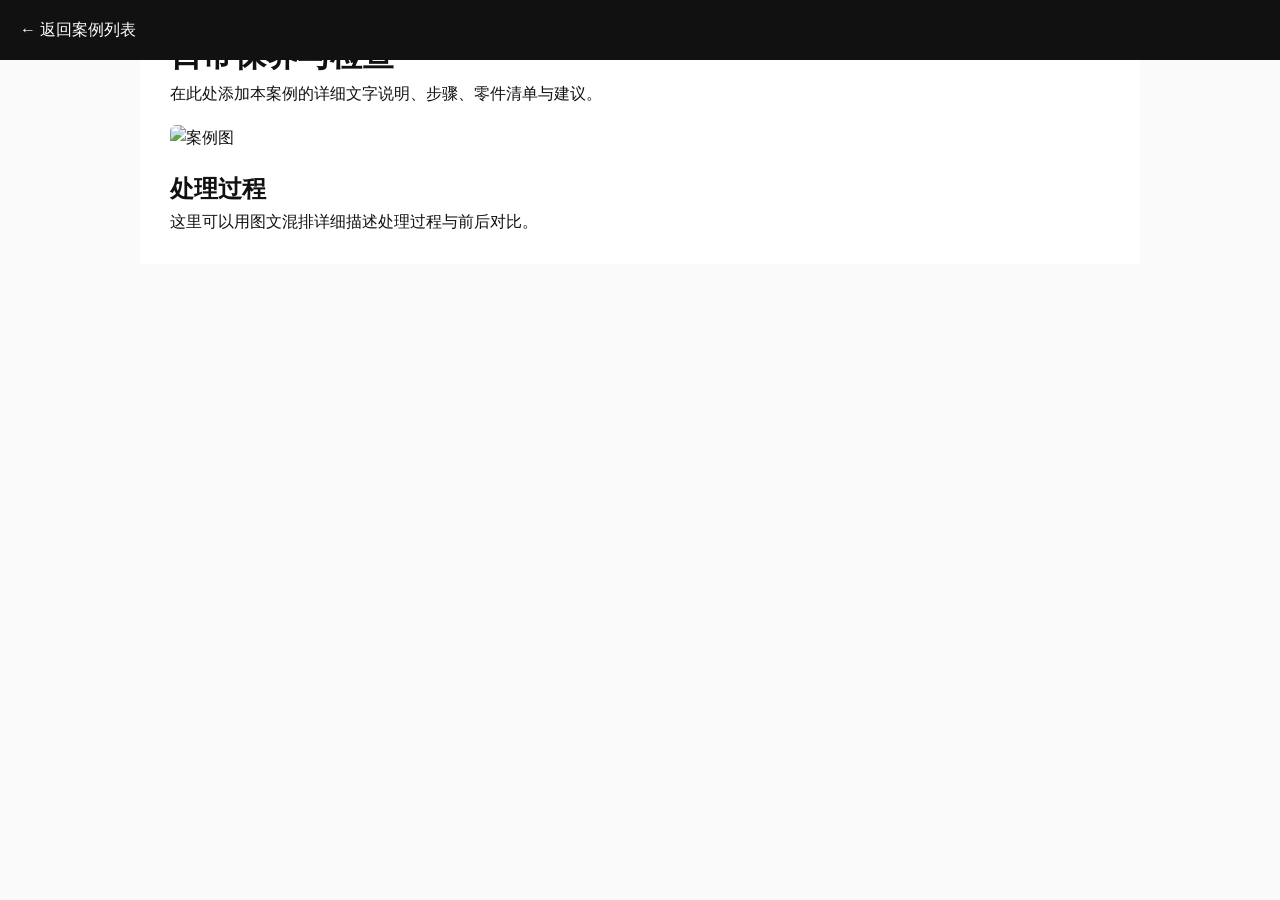
==== case1.html @ 4b067dc0 "Add files via upload" ====
<!DOCTYPE html>
<html lang="zh-CN">
<head>
  <meta charset="utf-8">
  <title>案例：日常保养与检查</title>
  <meta name="viewport" content="width=device-width,initial-scale=1">
  <link rel="stylesheet" href="style.css">
</head>
<body>
  <header style="padding:20px; background:#111; color:#fff;">
    <a href="index.html" style="color:#fff; text-decoration:none">← 返回案例列表</a>
  </header>

  <main style="padding:30px; max-width:1000px; margin:0 auto; color:#111; background:#fff;">
    <h1>日常保养与检查</h1>
    <p>在此处添加本案例的详细文字说明、步骤、零件清单与建议。</p>
    <img src="images/case1.jpg" alt="案例图" style="width:100%; border-radius:6px; margin-top:18px;">
    <section style="margin-top:20px;">
      <h2>处理过程</h2>
      <p>这里可以用图文混排详细描述处理过程与前后对比。</p>
    </section>
  </main>
</body>
</html>
---- style.css ----
/* ========== 全局样式 ========== */
* {
  margin: 0;
  padding: 0;
  box-sizing: border-box;
}

body {
  font-family: -apple-system, BlinkMacSystemFont, "PingFang SC",
               "Microsoft YaHei", sans-serif;
  line-height: 1.6;
  color: #222;
  background: #fafafa;
}

/* ========== header ========== */
header {
  position: fixed;
  top: 0;
  width: 100%;
  height: 60px;
  background: rgba(153, 236, 153, 0.8);
  color: #0a0a0a;
  display: flex;
  align-items: center;
  justify-content: space-between;
  padding: 0 40px;
  z-index: 1000;
}

/* 左侧 logo */
.header-left .logo-img {
  height: 200px;
  width: auto;
}

/* 中间导航 */
.header-center a {
  margin: 0 15px;
  color: #000000;
  text-decoration: none;
  font-weight: 500;
}

/* 右侧联系我们 */
.header-right {
  position: relative;
}

.contact-menu span {
  cursor: pointer;
  font-weight: 500;
}

/* 下拉菜单默认隐藏 */
.contact-dropdown {
  display: none;
  position: absolute;
  right: 0;
  top: 100%;
  background: #fff;
  color: #222;
  padding: 15px;
  border-radius: 4px;
  min-width: 200px;
  box-shadow: 0 4px 12px rgba(0,0,0,0.2);
  text-align: left;
  z-index: 1000;
}

.contact-dropdown p {
  margin: 5px 0;
}

/* 二维码图片 */
.contact-dropdown .qr-code {
  width: 100px;
  height: 100px;
  display: block;
  margin: 10px 0;
}

/* 鼠标悬停显示下拉 */
.contact-menu:hover .contact-dropdown {
  display: block;
}

/* ========== 页面区块 ========== */
.section {
  height: 100vh;
  padding: 120px 60px 60px;
  display: flex;
  flex-direction: column;
  justify-content: center;
}

.hero {
  color: #fff;
  height: 100vh;
  display: flex;
  align-items: center;
  justify-content: center;
  text-align: center;
  background-size: cover;       /* 背景图片铺满 */
  background-position: center;  /* 居中 */
  position: relative;
  transition: background-image 1s ease-in-out; /* 轮换动画平滑 */
}

.hero-text h1 {
  font-size: 48px;
  line-height: 1.2;
  margin-bottom: 20px;
  text-shadow: 1px 1px 4px rgba(0,0,0,0.6); /* 背景文字可读性 */
}

.hero-text p {
  font-size: 18px;
  text-shadow: 1px 1px 4px rgba(0,0,0,0.6);
}

/* 使首屏文字靠右对齐，同时保留移动端的可读性 */
.hero-text {
  text-align: right;
  margin-left: auto;     /* 在 flex 容器中推到右侧 */
  max-width: 720px;      /* 防止文字行宽过长 */
  padding-right: 60px;   /* 与页面右侧保持间距 */
}

@media (max-width: 720px) {
  .hero-text {
    text-align: center;  /* 小屏幕回退为居中对齐 */
    margin-left: 0;
    padding: 0 20px;
    max-width: none;
  }
}


/* 团队 & 案例 & 车主空间通用样式 */
.content {
  display: flex;
  flex-wrap: wrap;
  gap: 40px;
  align-items: flex-start;
}

.content img {
  max-width: 400px;
  border-radius: 4px;
}

/* 案例展示暗色风格 */
.dark {
  background: #111;
  color: #fff;
}

/* ====== 案例：左右两栏展示（大图左、文字右） ====== */
.cases-showcase {
  display: flex;
  gap: 60px;
  align-items: center;
  width: 100%;
  padding: 20px 4vw;
}

.showcase-image {
  flex: 2 1 60%;
  height: 64vh;
  background-size: cover;
  background-position: center;
  border-radius: 8px;
  box-shadow: 0 10px 30px rgba(0,0,0,0.35);
}

.showcase-info {
  flex: 1 1 36%;
  max-width: 420px;
  color: #fff;
  display: flex;
  flex-direction: column;
  justify-content: center;
}

.showcase-top {
  display: flex;
  justify-content: space-between;
  align-items: center;
  margin-bottom: 18px;
}

.counter {
  font-size: 14px;
  color: #999;
  letter-spacing: 1px;
}

.nav-arrows { display:flex; gap:10px; }
.cases-arrow {
  background: none;
  border: none;
  color: #fff;
  font-size: 28px;
  line-height: 1;
  width: 44px;
  height: 44px;
  display: flex;
  align-items: center;
  justify-content: center;
  cursor: pointer;
}

.showcase-info h3 { font-size: 28px; margin: 6px 0 12px; }
.showcase-info p { color: #ddd; line-height: 1.6; }

.btn-dark {
  display: inline-block;
  margin-top: 24px;
  background: #000;
  color: #fff;
  padding: 12px 18px;
  border-radius: 6px;
  text-decoration: none;
  font-weight: 600;
}

.cases-dots { display: none; }

@media (max-width: 900px) {
  .cases-showcase { flex-direction: column; gap: 18px; padding: 20px; }
  .showcase-image { width: 100%; height: 44vh; }
  .showcase-info { max-width: none; padding: 0 12px; }
  .showcase-info h3 { font-size: 22px; }
}


/* ====== 团队展示样式（海报式五列） ====== */
#team .section-title {
  text-align: center;
  font-size: 32px;
  margin-bottom: 18px;
  color: #fff;
}

.team-poster-section {
  position: relative;
  background: #fff; /* changed to white background */
  color: #222;
  padding-bottom: 120px;
}

.team-poster-wrap {
  position: relative;
}

.team-poster-inner {
  display: flex;
  gap: 24px;
  justify-content: flex-start;
  align-items: center;
  padding: 16px 40px 40px;
  overflow-x: auto;
  scroll-snap-type: x mandatory;
  -webkit-overflow-scrolling: touch;
}

.poster-nav {
  position: absolute;
  top: 50%;
  transform: translateY(-50%);
  width: 44px;
  height: 44px;
  border-radius: 50%;
  border: none;
  background: rgba(0,0,0,0.45);
  color: #fff;
  display: flex;
  align-items: center;
  justify-content: center;
  cursor: pointer;
  z-index: 20;
}

.poster-nav.prev { left: 12px; }
.poster-nav.next { right: 12px; }

.poster-card {
  flex: 0 0 23%;
  max-width: 23%;
  position: relative;
  text-decoration: none;
  color: inherit;
  scroll-snap-align: center;
  transition: transform 260ms ease, box-shadow 260ms ease;
}

.poster-card img {
  width: 100%;
  height: 72vh; /* 更高的海报视觉 */
  min-height: 520px;
  object-fit: cover;
  object-position: center center; /* 图片居中显示，避免靠上 */
  display: block;
  border-radius: 4px;
  box-shadow: 0 20px 40px rgba(0,0,0,0.48);
}

.poster-name {
  position: absolute;
  top: 20px;
  left: 20px;
  color: #fff;
  font-size: 22px;
  font-weight: 800;
  line-height: 1.02;
  text-shadow: 0 6px 18px rgba(0,0,0,0.6);
}

.poster-role {
  display: block;
  font-size: 13px;
  color: rgba(255,255,255,0.95);
  margin-top: 6px;
  font-weight: 700;
}

.poster-card:hover {
  transform: translateY(-12px);
  box-shadow: 0 28px 60px rgba(0,0,0,0.5);
}

.team-poster-title {
  position: absolute;
  left: 50%;
  transform: translateX(-50%);
  bottom: 18px;
  font-size: 64px;
  color: #d4af37;
  font-weight: 900;
  letter-spacing: 6px;
  text-shadow: 0 6px 18px rgba(0,0,0,0.6);
  pointer-events: none;
  font-family: "KaiTi", "SimKai", serif;
}


@media (max-width: 1200px) {
  .poster-card img { height: 54vh; }
  .team-poster-title { font-size: 48px; }
}

@media (max-width: 900px) {
  .team-poster-inner { gap: 12px; padding: 8px 20px 100px; }
  .poster-card { flex: 0 0 40%; max-width: 40%; }
  .poster-card img { height: 58vh; min-height: 420px; }
  .team-poster-title { font-size: 40px; bottom: 14px; }
}

@media (max-width: 720px) {
  .team-poster-section { padding-bottom: 120px; }
  .team-poster-inner { flex-direction: column; align-items: center; overflow-x: visible; }
  .poster-card { flex: 0 0 82%; max-width: 82%; }
  .poster-card img { height: 56vh; min-height: 420px; }
  .poster-name { left: 14px; top: 14px; font-size: 18px; }
  .team-poster-title { font-size: 36px; bottom: 12px; }
  .poster-nav { display: none; }
}

/* 保持后续成员页、标题等原有样式的兼容 */
#team { padding-top: 40px; justify-content: flex-start; }


/* 成员页面：封面式大图 */
.member-hero {
  min-height: 100vh;
  background-size: cover;
  background-position: center;
  background-repeat: no-repeat;
  position: relative;
  display: flex;
  align-items: center;
  justify-content: center;
}

.member-hero .back-link {
  position: absolute;
  top: 22px;
  left: 22px;
  background: rgba(0,0,0,0.45);
  color: #fff;
  padding: 8px 12px;
  border-radius: 4px;
  text-decoration: none;
  font-weight: 500;
}

.member-hero .member-info {
  position: absolute;
  bottom: 36px;
  left: 24px;
  color: #fff;
  text-shadow: 0 2px 8px rgba(0,0,0,0.6);
}

/* ===== member profile page (two-column) ===== */
.member-page {
  min-height: 100vh;
  display: flex;
  justify-content: center; /* 居中整体布局，让信息不太靠右 */
  align-items: flex-end;   /* 图片底部贴合视口底部 */
  gap: 32px;
  padding: 28px 40px 0;    /* 去除底部内边距以靠齐页面底部 */
  background: linear-gradient(90deg, #e9ecef 0%, #9aa0a6 40%, rgba(0,0,0,0.9) 100%);
  color: #fff;
  position: relative;
}

.member-page .back-link {
  position: absolute;
  top: 20px;
  left: 20px;
  background: rgba(0,0,0,0.45);
  color: #fff;
  padding: 8px 12px;
  border-radius: 6px;
  text-decoration: none;
  z-index: 30;
}

.member-left {
  flex: 0 0 50%; /* 占据页面一半宽度 */
  display: flex;
  align-items: flex-end; /* 图片底部对齐 */
  justify-content: center;
}

.profile-photo {
  width: 100%;       /* 占满左侧 50% 区域宽度 */
  height: auto;      /* 保持原始纵横比 */
  max-height: 100vh; /* 不超过视口高度 */
  object-fit: contain;
  border-radius: 0;   /* 不要任何边框/圆角（抠图通常已处理） */
  background: transparent;
}

/* 在 member 页面里，不要为抠图添加阴影或边框 */
.member-page .profile-photo {
  filter: none !important;
  box-shadow: none !important;
}

.member-right {
  width: 380px;      /* 缩窄信息栏使其更靠近页面中心 */
  flex: 0 0 380px;
  display: flex;
  flex-direction: column;
  gap: 22px;
  align-items: stretch;
}

.member-name {
  font-size: 64px;
  margin: 0 0 8px 0;
  font-weight: 900;
  color: #fff;
  text-shadow: 0 12px 28px rgba(0,0,0,0.7);
  /* 新字体为首选，回退到系统毛笔/衬线 */
  font-family: 'ZCOOL XiaoWei', "KaiTi", "SimKai", serif;
  text-align: right;
}

.info-card {
  background: rgba(18,18,18,0.88);
  border-radius: 12px;
  padding: 18px 22px;
  display: flex;
  flex-direction: column;
  gap: 12px;
  color: #d3d3d3;
}

.info-row {
  display: flex;
  justify-content: space-between;
  align-items: center;
  padding: 14px 6px;
  border-top: 1px solid rgba(255,255,255,0.04);
}

.info-row:first-child { border-top: none; }

.info-key { font-size: 18px; color: #bfbfbf; }
.info-val { font-size: 18px; color: #eaeaea; font-weight: 600; }

.bike-row {
  margin-top: 10px;
  background: rgba(255,255,255,0.03);
  color: #ddd;
  padding: 18px;
  border-radius: 8px;
  text-align: center;
  font-size: 20px;
}

@media (max-width: 900px) {
  .member-page { flex-direction: column; padding: 20px; align-items: center; }
  .member-left { order: 1; width: 100%; flex: 0 0 auto; align-items: center; }
  .member-right { order: 2; width: 100%; max-width: 720px; }
  .member-name { text-align: center; font-size: 44px; }
  .profile-photo { height: auto; max-width: 92%; }
}

@media (max-width: 720px) {
  #team { padding-top: 40px; }
  #team .section-title { margin-left: 20px; }
  .member-hero .member-info { left: 16px; bottom: 20px; }
  .member-hero .back-link { top: 12px; left: 12px; }
}

.owner-story {
  background: #f2f2f2;
  padding: 15px;
  border-radius: 6px;
  margin-bottom: 20px;
}

.owner-story p {
  margin-bottom: 10px;
}

.owner-story span {
  font-size: 0.9rem;
  color: #666;
}

/* ========== footer ========== */
footer {
  padding: 20px;
  text-align: center;
  background: #000;
  color: #aaa;
}
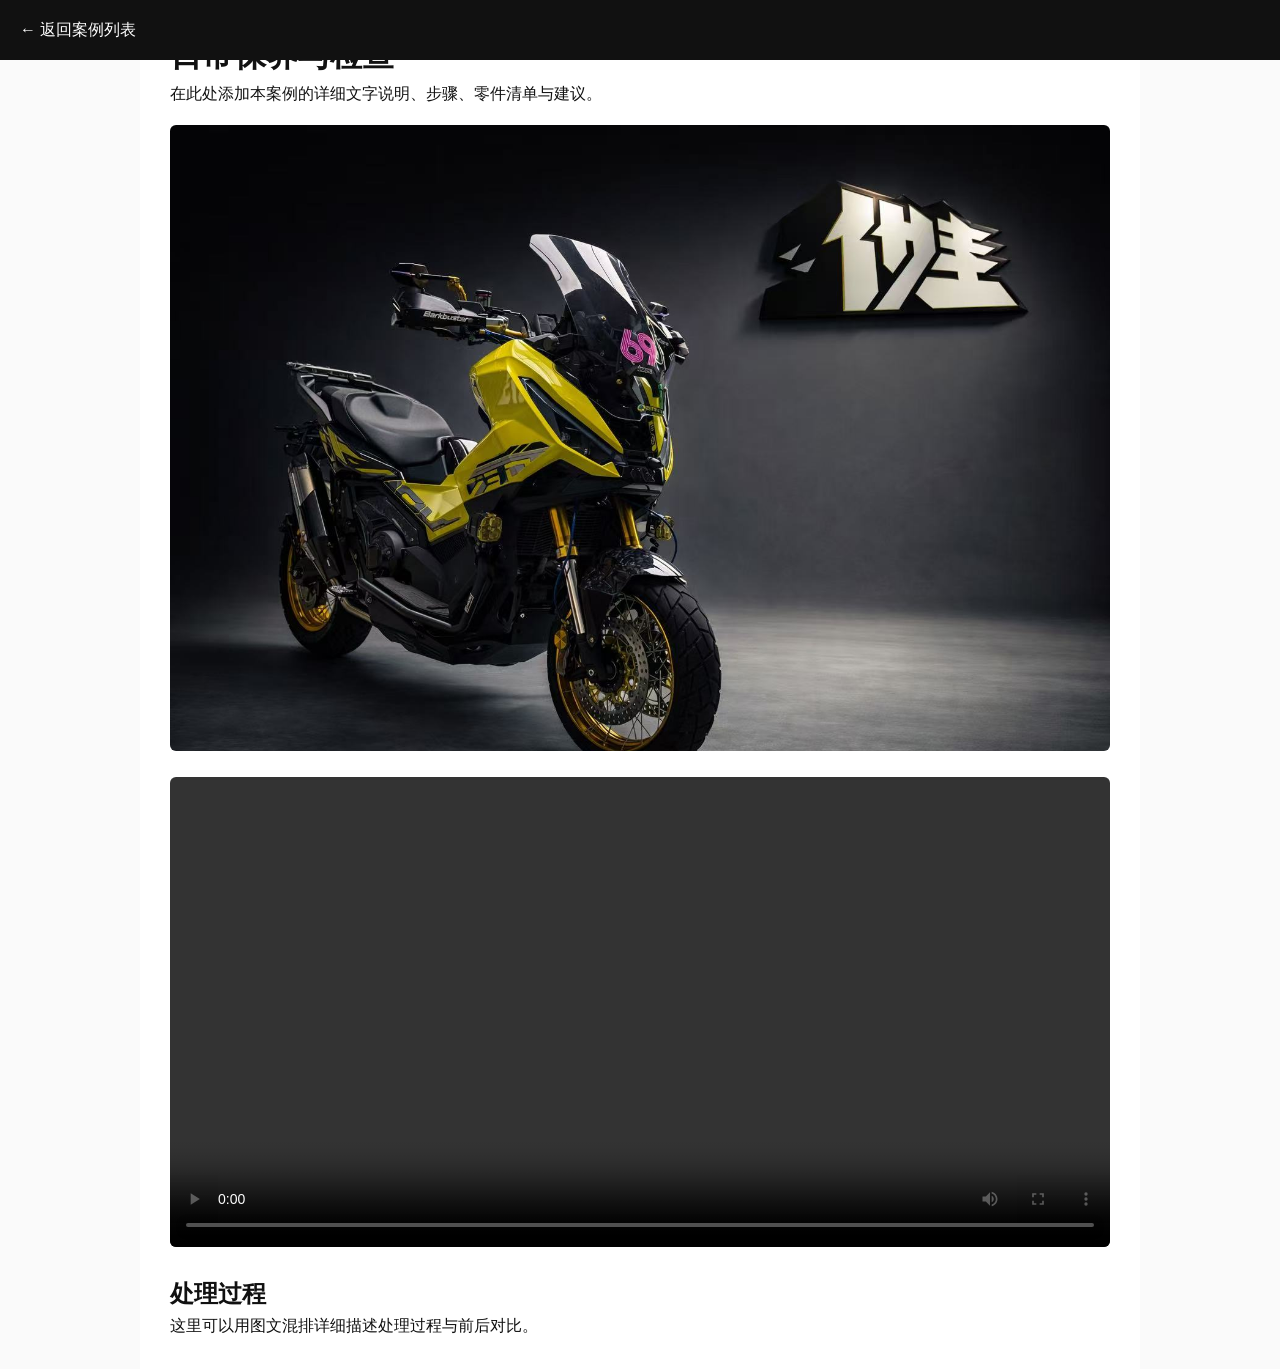
==== commit d2f192ed: "Update case1.html" ====
--- a/case1.html
+++ b/case1.html
@@ -15,10 +15,14 @@
     <h1>日常保养与检查</h1>
     <p>在此处添加本案例的详细文字说明、步骤、零件清单与建议。</p>
     <img src="images/case1.jpg" alt="案例图" style="width:100%; border-radius:6px; margin-top:18px;">
+    <video controls style="width:100%; border-radius:6px; margin-top:18px;">
+      <source src="images/xadv.mp4" type="video/mp4">
+      您的浏览器不支持视频播放。<a href="images/xadv.mp4">点击下载视频</a>
+    </video>
     <section style="margin-top:20px;">
       <h2>处理过程</h2>
       <p>这里可以用图文混排详细描述处理过程与前后对比。</p>
     </section>
   </main>
 </body>
-</html>+</html>
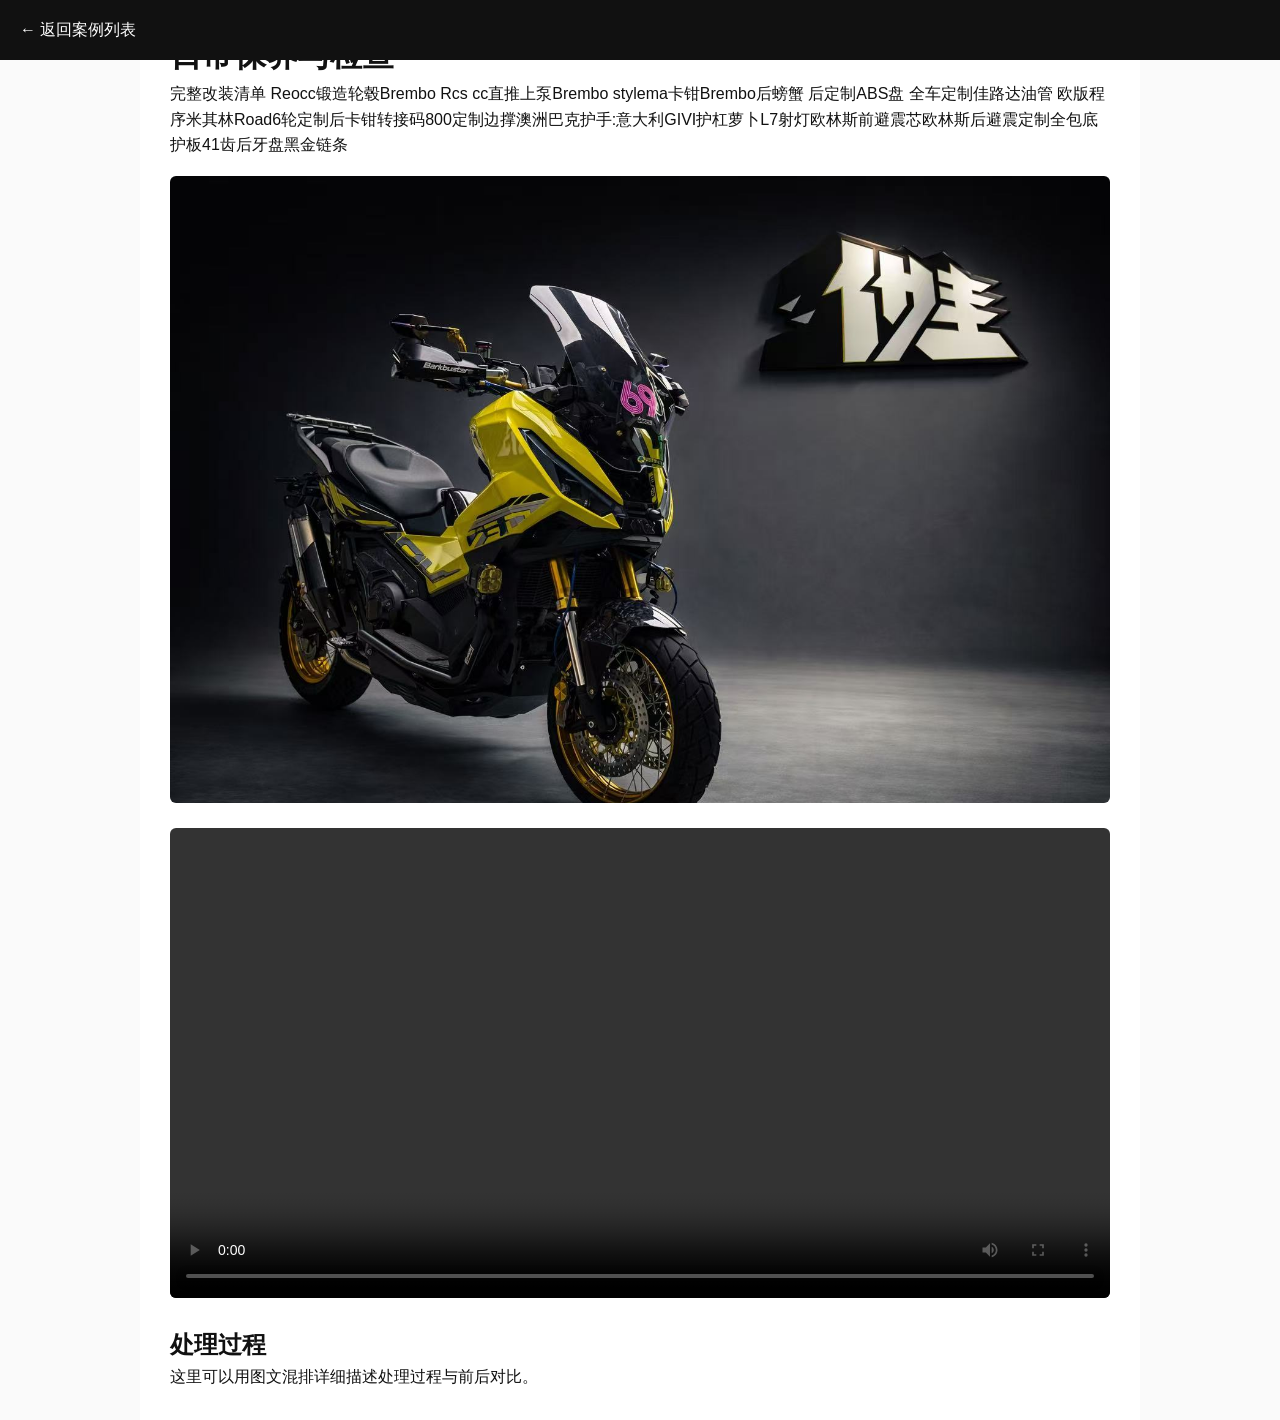
==== commit a8d26c75: "Update case1.html" ====
--- a/case1.html
+++ b/case1.html
@@ -13,7 +13,11 @@
 
   <main style="padding:30px; max-width:1000px; margin:0 auto; color:#111; background:#fff;">
     <h1>日常保养与检查</h1>
-    <p>在此处添加本案例的详细文字说明、步骤、零件清单与建议。</p>
+    <p>完整改装清单
+Reocc锻造轮毂Brembo Rcs cc直推上泵Brembo stylema卡钳Brembo后螃蟹
+后定制ABS盘
+全车定制佳路达油管
+欧版程序米其林Road6轮定制后卡钳转接码800定制边撑澳洲巴克护手:意大利GIVI护杠萝卜L7射灯欧林斯前避震芯欧林斯后避震定制全包底护板41齿后牙盘黑金链条</p>
     <img src="images/case1.jpg" alt="案例图" style="width:100%; border-radius:6px; margin-top:18px;">
     <video controls style="width:100%; border-radius:6px; margin-top:18px;">
       <source src="images/xadv.mp4" type="video/mp4">
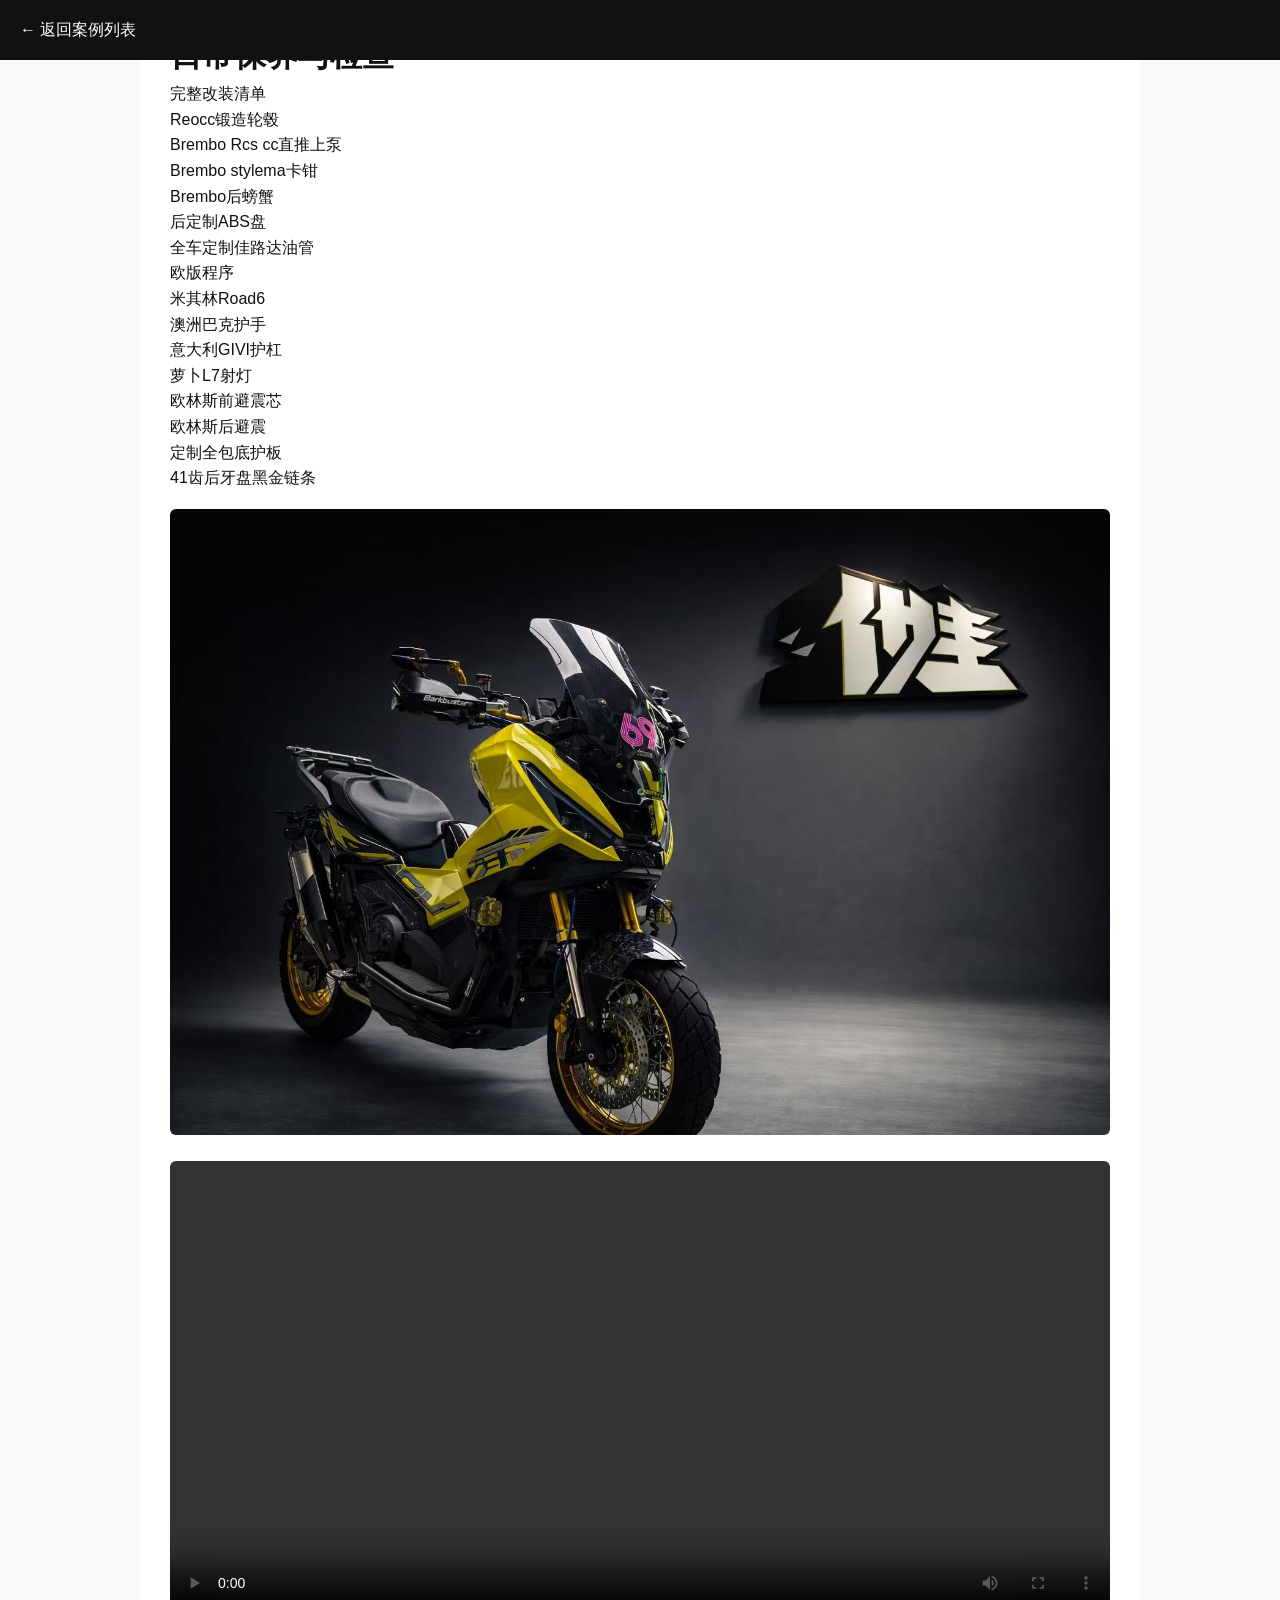
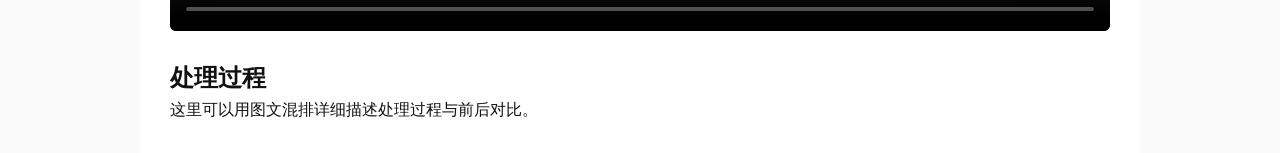
==== commit 619ba0c4: "Update case1.html" ====
--- a/case1.html
+++ b/case1.html
@@ -13,11 +13,23 @@
 
   <main style="padding:30px; max-width:1000px; margin:0 auto; color:#111; background:#fff;">
     <h1>日常保养与检查</h1>
-    <p>完整改装清单
-Reocc锻造轮毂Brembo Rcs cc直推上泵Brembo stylema卡钳Brembo后螃蟹
-后定制ABS盘
-全车定制佳路达油管
-欧版程序米其林Road6轮定制后卡钳转接码800定制边撑澳洲巴克护手:意大利GIVI护杠萝卜L7射灯欧林斯前避震芯欧林斯后避震定制全包底护板41齿后牙盘黑金链条</p>
+    <p>完整改装清单</p>
+    <p>Reocc锻造轮毂 <p>
+    <p>Brembo Rcs cc直推上泵 <p>
+    <p> Brembo stylema卡钳 <p>
+    <p>Brembo后螃蟹 <p>
+    <p>后定制ABS盘 <p>
+    <p>全车定制佳路达油管 <p>
+    <p>欧版程序 <p>
+    <p>米其林Road6 <p>
+    <p>澳洲巴克护手 <p>
+    <p>意大利GIVI护杠 <p>
+    <p>萝卜L7射灯 <p>
+    <p>欧林斯前避震芯 <p>
+    <p>欧林斯后避震 <p>
+    <p>定制全包底护板 <p>
+    <p>41齿后牙盘黑金链条 <p>
+      
     <img src="images/case1.jpg" alt="案例图" style="width:100%; border-radius:6px; margin-top:18px;">
     <video controls style="width:100%; border-radius:6px; margin-top:18px;">
       <source src="images/xadv.mp4" type="video/mp4">
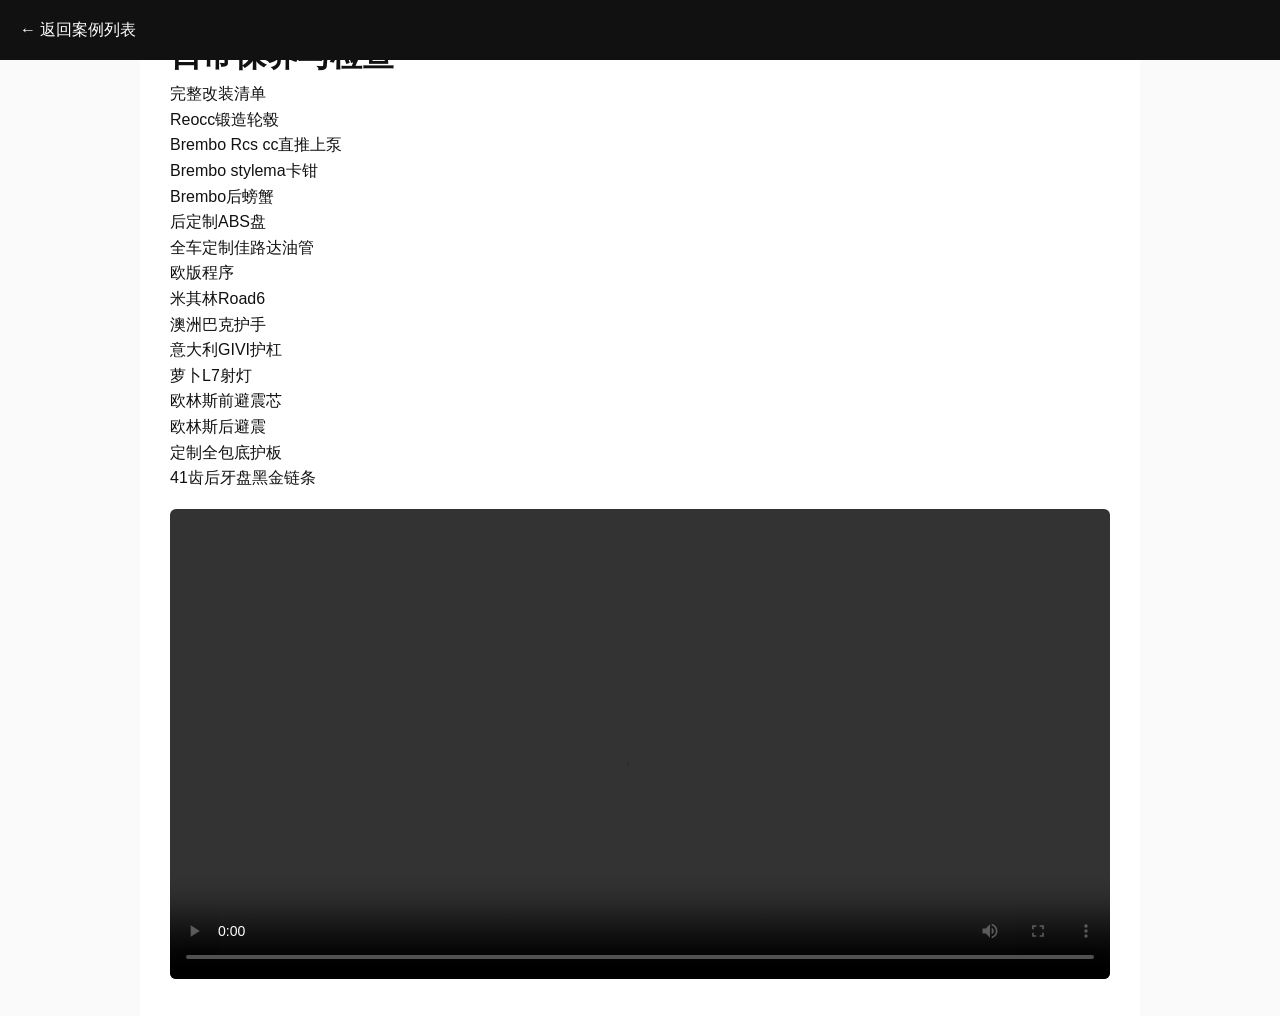
==== commit a9c0b95e: "Update case1.html" ====
--- a/case1.html
+++ b/case1.html
@@ -30,15 +30,11 @@
     <p>定制全包底护板 <p>
     <p>41齿后牙盘黑金链条 <p>
       
-    <img src="images/case1.jpg" alt="案例图" style="width:100%; border-radius:6px; margin-top:18px;">
     <video controls style="width:100%; border-radius:6px; margin-top:18px;">
       <source src="images/xadv.mp4" type="video/mp4">
       您的浏览器不支持视频播放。<a href="images/xadv.mp4">点击下载视频</a>
     </video>
-    <section style="margin-top:20px;">
-      <h2>处理过程</h2>
-      <p>这里可以用图文混排详细描述处理过程与前后对比。</p>
-    </section>
+
   </main>
 </body>
 </html>
